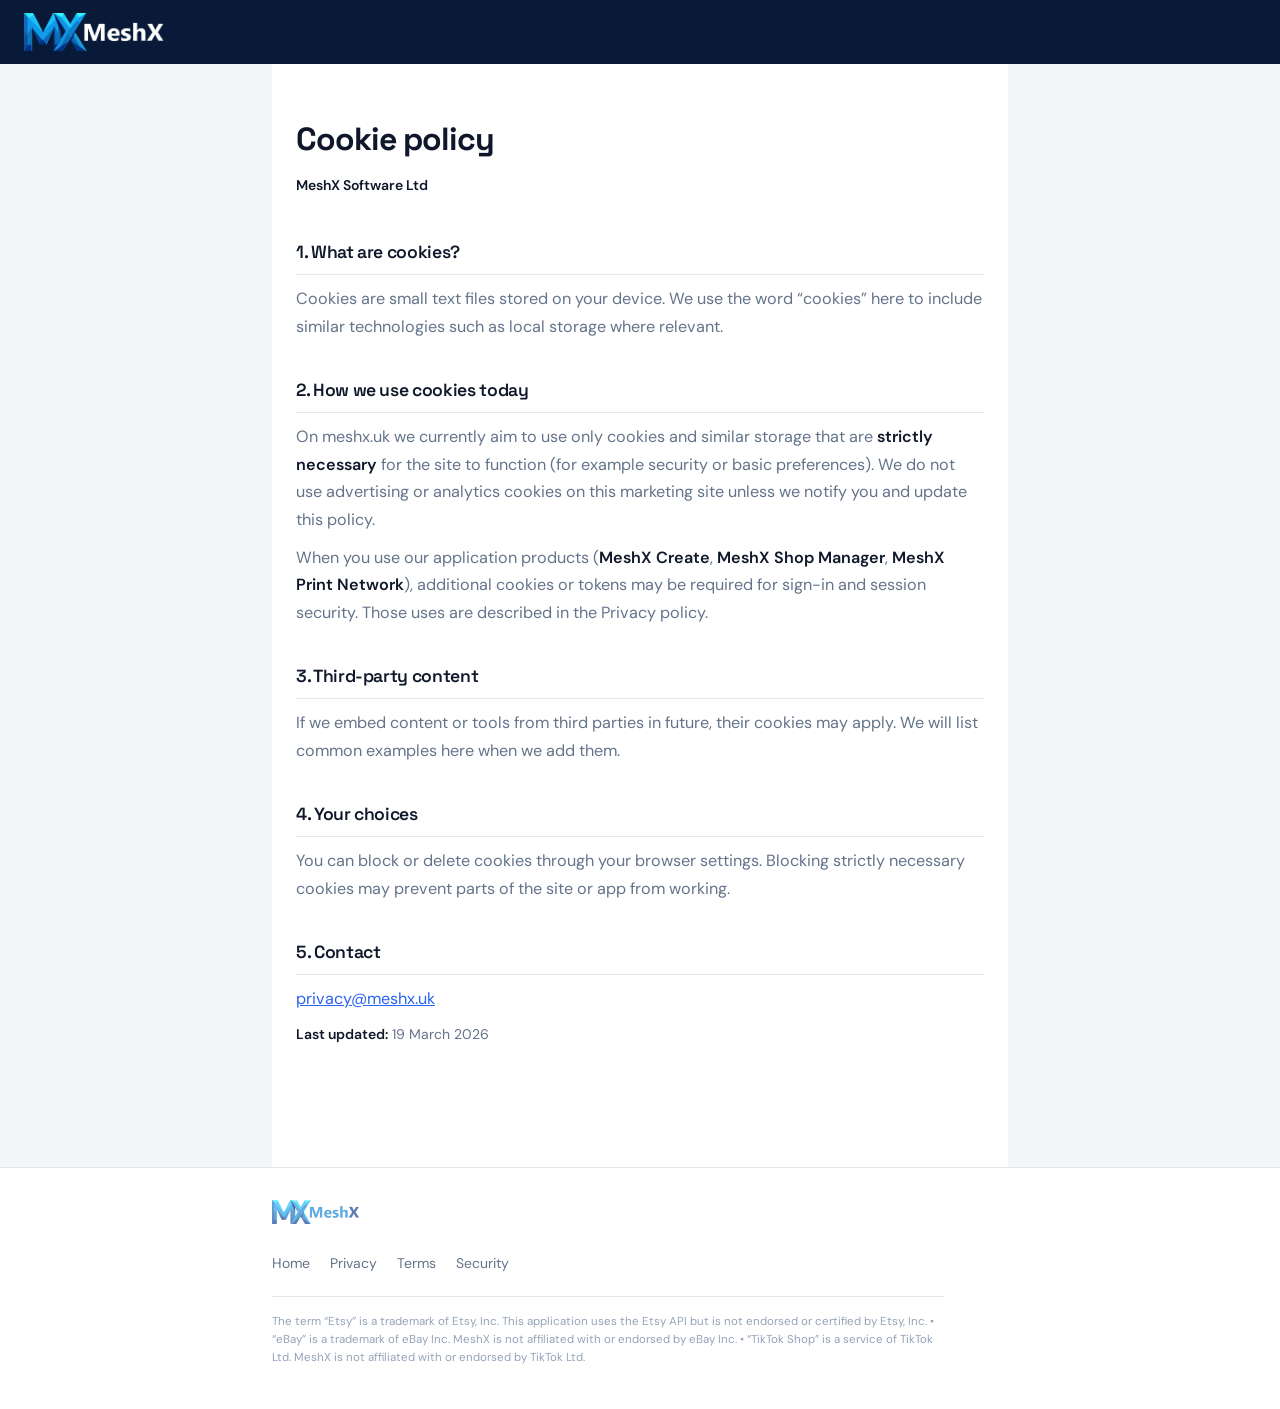
==== cookies.html @ e284e39f "init: meshx.uk ecosystem landing page Hero with centered MX logo + futuristic AI artwork (animated m" ====
<!DOCTYPE html>
<html lang="en">
<head>
  <meta charset="utf-8" />
  <meta name="viewport" content="width=device-width, initial-scale=1" />
  <title>Cookie policy — MeshX</title>
  <meta name="description" content="How MeshX uses cookies and similar technologies." />
  <link rel="icon" href="assets/mx_logo_bw.png" type="image/png" />
  <link rel="stylesheet" href="legal.css" />
</head>
<body>

  <header class="legal-header">
    <a href="index.html">
      <img src="assets/mx_meshx_logo.png" width="240" height="80" alt="MeshX" />
    </a>
  </header>

  <div class="legal-wrap">
    <h1>Cookie policy</h1>
    <p class="meta"><strong>MeshX Software Ltd</strong></p>

    <h2>1. What are cookies?</h2>
    <p>
      Cookies are small text files stored on your device. We use the word &ldquo;cookies&rdquo; here to include similar technologies such as local storage where relevant.
    </p>

    <h2>2. How we use cookies today</h2>
    <p>
      On meshx.uk we currently aim to use only cookies and similar storage that are <strong>strictly necessary</strong> for the site to function
      (for example security or basic preferences). We do not use advertising or analytics cookies on this marketing site unless we notify you and update this policy.
    </p>
    <p>
      When you use our application products (<strong>MeshX Create</strong>, <strong>MeshX Shop Manager</strong>, <strong>MeshX Print Network</strong>),
      additional cookies or tokens may be required for sign-in and session security. Those uses are described in the Privacy policy.
    </p>

    <h2>3. Third-party content</h2>
    <p>
      If we embed content or tools from third parties in future, their cookies may apply. We will list common examples here when we add them.
    </p>

    <h2>4. Your choices</h2>
    <p>
      You can block or delete cookies through your browser settings. Blocking strictly necessary cookies may prevent parts of the site or app from working.
    </p>

    <h2>5. Contact</h2>
    <p><a href="mailto:privacy@meshx.uk">privacy@meshx.uk</a></p>

    <p class="meta"><strong>Last updated:</strong> 19 March 2026</p>
  </div>

  <footer class="legal-footer">
    <div class="legal-footer-inner">
      <a class="legal-footer-logo" href="index.html">
        <img src="assets/mx_meshx_logo_dark.png" width="240" height="80" alt="MeshX" />
      </a>
      <nav class="legal-footer-nav">
        <a href="index.html">Home</a>
        <a href="privacy.html">Privacy</a>
        <a href="terms.html">Terms</a>
        <a href="security.html">Security</a>
      </nav>
      <p class="footer-etsy-note">
        The term &ldquo;Etsy&rdquo; is a trademark of Etsy, Inc. This application uses the Etsy API but is not endorsed or certified by Etsy, Inc. &bull; &ldquo;eBay&rdquo; is a trademark of eBay Inc. MeshX is not affiliated with or endorsed by eBay Inc. &bull; &ldquo;TikTok Shop&rdquo; is a service of TikTok Ltd. MeshX is not affiliated with or endorsed by TikTok Ltd.
      </p>
    </div>
  </footer>

</body>
</html>
---- legal.css ----
/* MeshX legal pages — matches main site design system */
@import url("https://fonts.googleapis.com/css2?family=DM+Sans:ital,opsz,wght@0,9..40,400;0,9..40,500;0,9..40,600;0,9..40,700;1,9..40,400&family=Space+Grotesk:wght@400;500;600;700&display=swap");

:root {
  --navy:       #081a37;
  --blue:       #2b63f1;
  --bg:         #f3f5f9;
  --bg-white:   #ffffff;
  --border:     #e2e8f0;
  --text:       #0f172a;
  --muted:      #64748b;
  --text-light: #94a3b8;
  --font-display: "Space Grotesk", system-ui, sans-serif;
  --font-body:    "DM Sans", system-ui, sans-serif;
}

*, *::before, *::after { box-sizing: border-box; }

body {
  margin: 0;
  font-family: var(--font-body);
  font-size: 1.0125rem;
  line-height: 1.7;
  color: var(--text);
  background: var(--bg);
}

/* ─── Header ─────────────────────────────────────────────────── */
.legal-header {
  background: var(--navy);
  padding: 0 1.5rem;
  display: flex;
  align-items: center;
  height: 4rem;
}

.legal-header a {
  display: flex;
  align-items: center;
  text-decoration: none;
}

.legal-header img {
  height: 2.4rem;
  width: auto;
}

/* ─── Content ─────────────────────────────────────────────────── */
.legal-wrap {
  max-width: 46rem;
  margin: 0 auto;
  padding: 3rem 1.5rem 5rem;
  background: var(--bg-white);
  min-height: calc(100vh - 4rem - 160px);
}

h1 {
  font-family: var(--font-display);
  font-size: clamp(1.6rem, 3vw, 2rem);
  font-weight: 700;
  color: var(--text);
  letter-spacing: -0.03em;
  margin: 0 0 0.5rem;
}

h2 {
  font-family: var(--font-display);
  font-size: 1.1rem;
  font-weight: 600;
  color: var(--text);
  letter-spacing: -0.02em;
  margin: 2.25rem 0 0.35rem;
  padding-bottom: 0.35rem;
  border-bottom: 1px solid var(--border);
}

p, li { margin: 0.65rem 0; color: var(--muted); }

ul { padding-left: 1.25rem; }

a { color: var(--blue); }
a:hover { text-decoration: underline; }

strong { color: var(--text); font-weight: 600; }

.note {
  background: #eff6ff;
  border: 1px solid rgba(43,99,241,0.25);
  padding: 1rem 1.25rem;
  border-radius: 10px;
  margin: 1.5rem 0;
  font-size: 0.9rem;
  color: var(--muted);
}

.meta {
  font-size: 0.875rem;
  color: var(--muted);
  margin: 0 0 2.5rem;
}

/* ─── Footer ─────────────────────────────────────────────────── */
.legal-footer {
  background: var(--bg-white);
  border-top: 1px solid var(--border);
  padding: 2rem 1.5rem;
}

.legal-footer-inner {
  max-width: 46rem;
  margin: 0 auto;
}

.legal-footer-nav {
  display: flex;
  flex-wrap: wrap;
  gap: 0.5rem 1.25rem;
  margin-bottom: 1.25rem;
}

.legal-footer-nav a {
  color: var(--muted);
  text-decoration: none;
  font-size: 0.875rem;
  transition: color 0.15s;
}

.legal-footer-nav a:hover { color: var(--text); }

.legal-footer-logo {
  display: block;
  margin-bottom: 1.25rem;
}

.legal-footer-logo img {
  height: 1.5rem;
  width: auto;
  opacity: 0.65;
}

.footer-etsy-note {
  font-size: 0.72rem;
  line-height: 1.55;
  color: var(--text-light);
  max-width: 42rem;
  border-top: 1px solid var(--border);
  padding-top: 1rem;
}
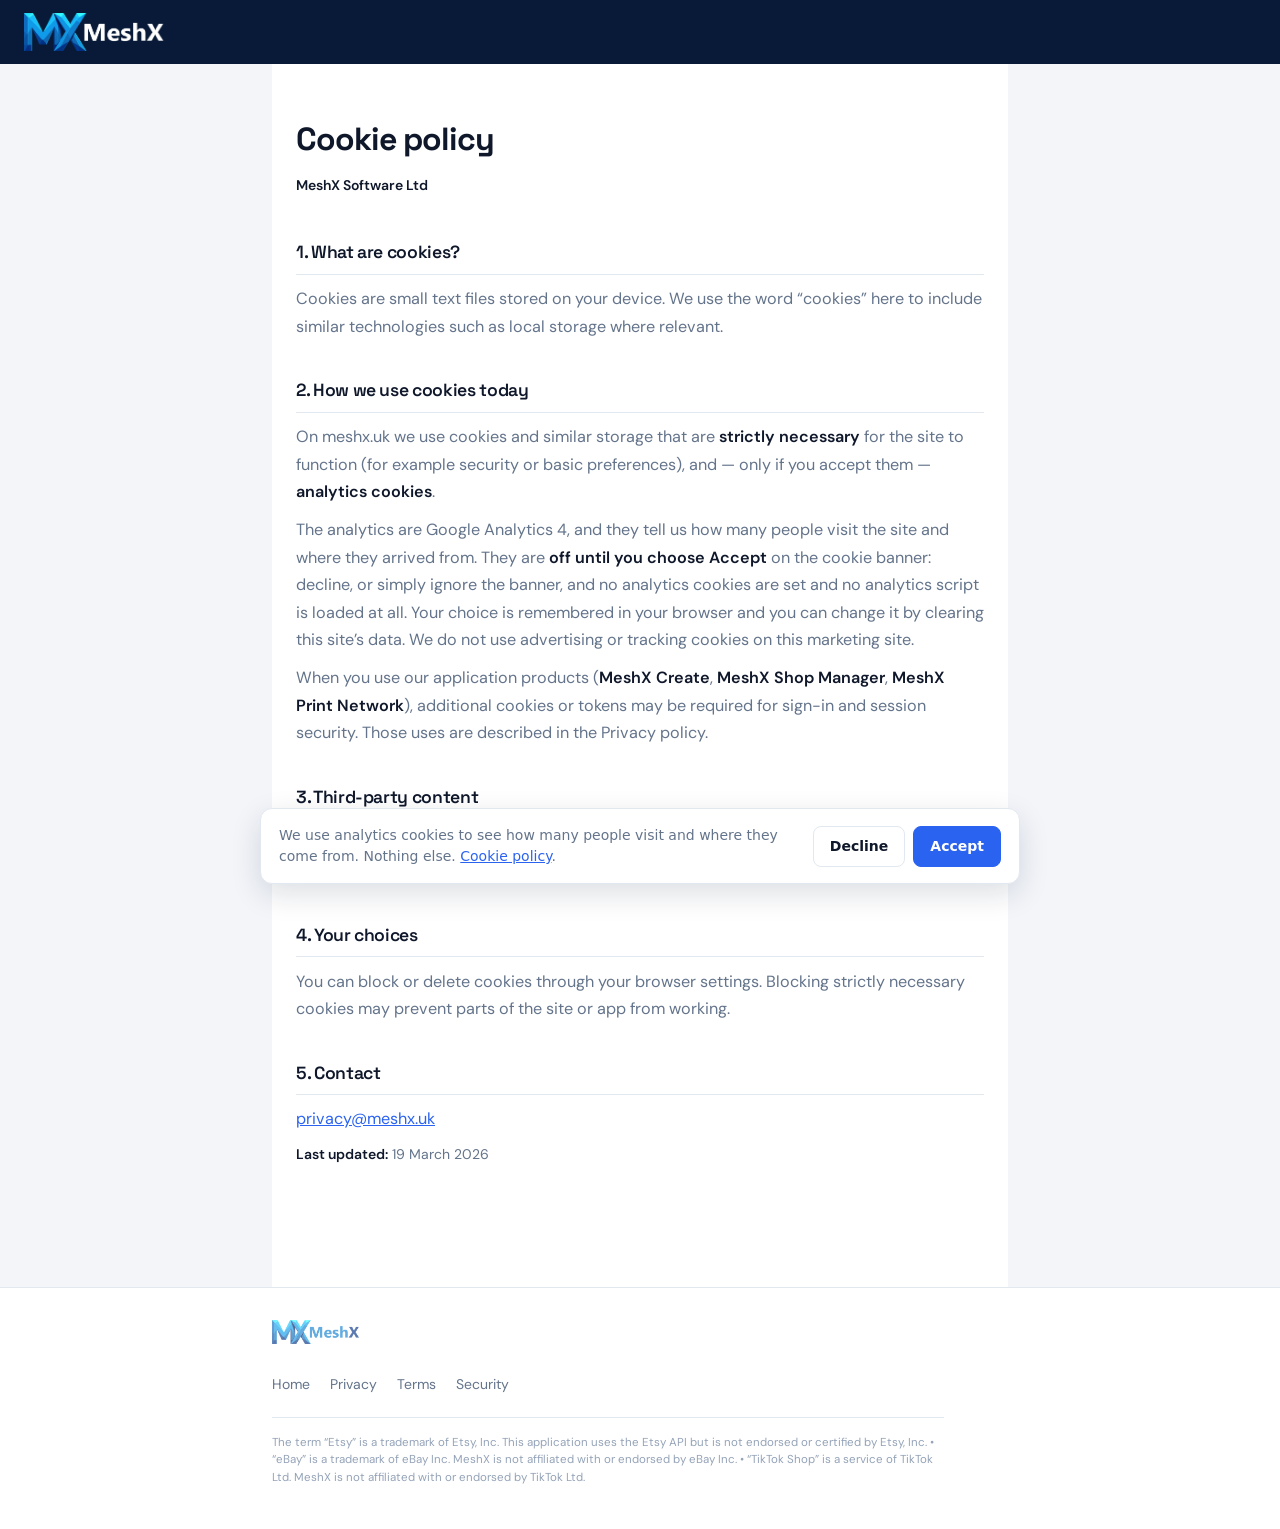
==== commit 8aff9292: "Analytics behind a cookie banner, and a policy that matches GA4 (G-E8FZQN6DPG) on meshx.uk, loaded o" ====
--- a/cookies.html
+++ b/cookies.html
@@ -5,8 +5,9 @@
   <meta name="viewport" content="width=device-width, initial-scale=1" />
   <title>Cookie policy — MeshX</title>
   <meta name="description" content="How MeshX uses cookies and similar technologies." />
-  <link rel="icon" href="assets/mx_logo_bw.png" type="image/png" />
+  <link rel="icon" href="assets/favicon-192.png" type="image/png" sizes="192x192" />
   <link rel="stylesheet" href="legal.css" />
+  <script src="/consent.js" defer></script>
 </head>
 <body>
 
@@ -27,8 +28,14 @@
 
     <h2>2. How we use cookies today</h2>
     <p>
-      On meshx.uk we currently aim to use only cookies and similar storage that are <strong>strictly necessary</strong> for the site to function
-      (for example security or basic preferences). We do not use advertising or analytics cookies on this marketing site unless we notify you and update this policy.
+      On meshx.uk we use cookies and similar storage that are <strong>strictly necessary</strong> for the site to function
+      (for example security or basic preferences), and &mdash; only if you accept them &mdash; <strong>analytics cookies</strong>.
+    </p>
+    <p>
+      The analytics are Google Analytics 4, and they tell us how many people visit the site and where they arrived from. They are
+      <strong>off until you choose Accept</strong> on the cookie banner: decline, or simply ignore the banner, and no analytics cookies are
+      set and no analytics script is loaded at all. Your choice is remembered in your browser and you can change it by clearing this
+      site&rsquo;s data. We do not use advertising or tracking cookies on this marketing site.
     </p>
     <p>
       When you use our application products (<strong>MeshX Create</strong>, <strong>MeshX Shop Manager</strong>, <strong>MeshX Print Network</strong>),
